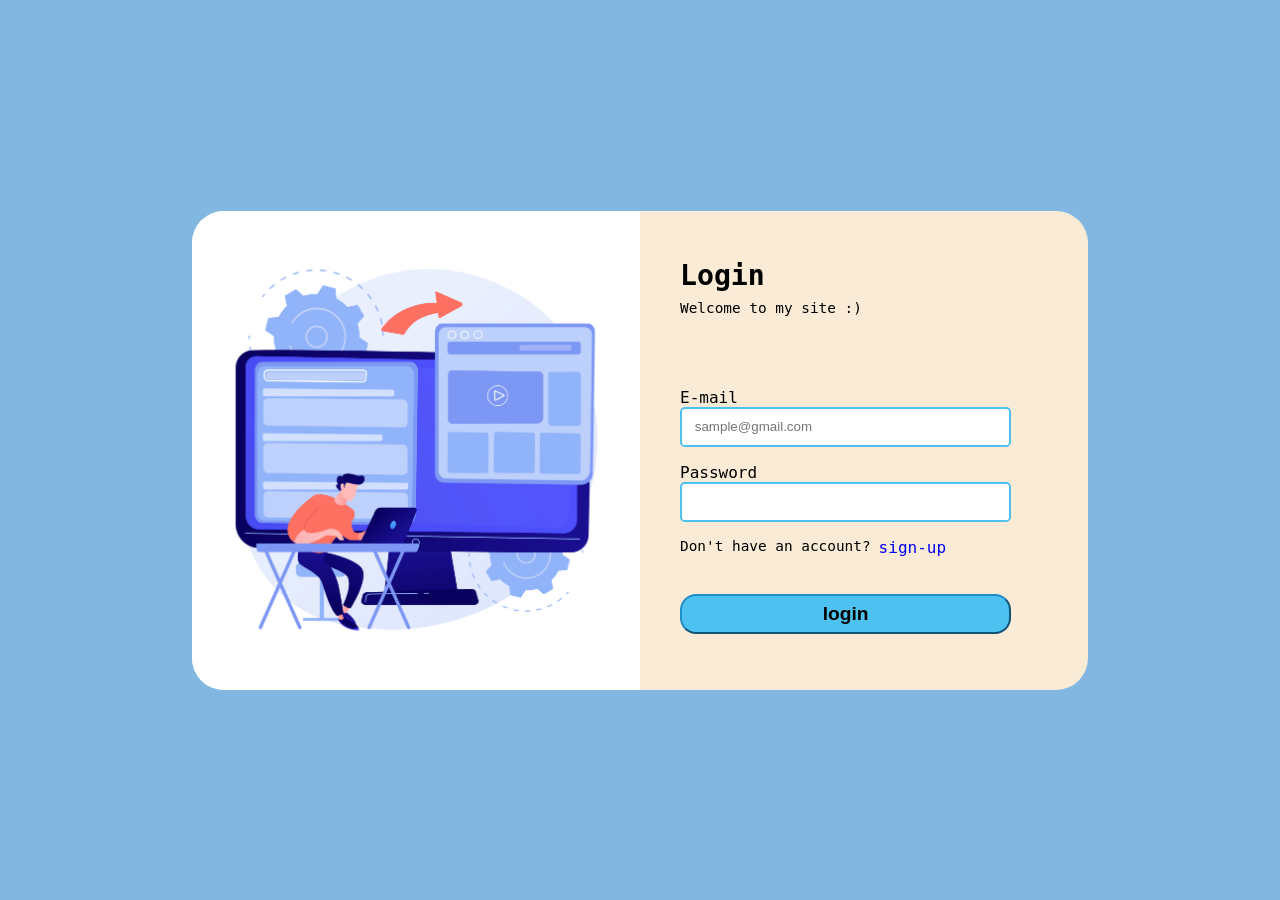
==== webapp/frontend/pages/login.html @ a1eb7313 "Adding session verification and organizing the functions in modules" ====
<!DOCTYPE html>
<html lang="en">
<head>
    <meta charset="UTF-8">
    <meta name="viewport" content="width=device-width, initial-scale=1.0">
    <title>Cadastro</title>
    <link rel="stylesheet" href="../css/style.css">
</head>
    <body >
    <main>
        <div class="cards">
              <div class="container">
                <h2>Login</h2>
                <p>Welcome to my site :)</p>
                <div class="email-div label-div">
                    <p class="errormessage" id="erro-message"></p>
                    <label for="user-email">E-mail</label>
                    <input type="email" name="email" id="user-email" class=" input user-email" placeholder="sample@gmail.com">
                </div>
                <div class="password-div label-div">
                    <label for="user-password">Password</label>
                    <input type="password" name="user-password" id="user-password" class="input user-password">
                </div>
                <div class="login-section">
                    <p>Don't have an account?</p>
                    <a href="./index.html">sign-up</a>
                </div>
                <div class="label-div">
                    <input type="button" value="login" class="btn" id="btn">
                </div>
            </div>
            <div class="site-img">
                <img src="../images/random-img.jpg" alt="">
                
            </div>
        </div>
    </main>
    <script src="../src/login.js"></script>
</body>
</html>
---- webapp/frontend/css/style.css ----
*{
    box-sizing: border-box;
    margin: 0;
    padding: 0;
}

.errormessage{
    color: red;
    visibility: hidden;
}

body{
    background-color: rgb(130, 183, 226);
     /* background-color: rgb(117, 179, 238); */
}

main{
    display: flex;
    width: 100vw;
    height: 100vh;
    font-family: 'JetBrains', monospace;
    justify-content: center;
    align-items: center;
}
.cards{
    display: flex;
    flex-flow: row-reverse;
    width: 70%;
    max-width: 1200px;
    height: auto;

}
.container, .site-img{
    width: 50%;
    height: auto;
    max-width: none;
}


.container{
    display: flex;
    flex-flow: column;
    justify-content:flex-start;
    align-items: flex-start;
    background-color: antiquewhite;
    border-top-right-radius: 2rem;
    border-bottom-right-radius: 2rem;
    
    padding: 3rem 2.5rem;
    gap: 0.5rem;
    
    
}

.container h2{
    font-size: clamp(1.5rem, 2.2vw, 2.5rem );
    
}

.container p{
    font-size: clamp(0.9rem, 1vw, 1.1rem);
    margin-bottom: 2rem;
    
}

.site-img{
    background-color: rgb(185, 229, 236);
    border-top-left-radius: 2rem;
    border-bottom-left-radius: 2rem;
    
    
}

.site-img img {
    width: 100%;
    height: 100%;
    background-color: rgb(185, 229, 236);
    object-fit: cover;
    border-top-left-radius: 2rem;
    border-bottom-left-radius: 2rem;
    
}

.label-div{
    display: flex;
    flex-direction: column;
    padding-bottom: 0.5rem;
    width: 100%;
    
}

.input{
    height: 2.5rem;
    width: 90%;
    border-radius: 0.3rem;
    border: 0.15rem solid rgb(77 194 240);
    padding-left: 0.8rem;
    outline: none;
}

.input:focus{
    border-color: rgb(30 140 200);
    box-shadow: 0 0 5px rgba(77 194 240 0.5);
}

.btn{
    height: 2.5rem;
    width: 90%;
    font-size: clamp(1rem, 2.3vw, 1.2rem);
    font-weight: bold;
    background-color: rgb(77 194 240);
    border-radius: 1rem;
    border-color: rgb(30 140 200);
    cursor: pointer;    
}

.btn:hover{
    transform: scale(1.02);
    transition: 0.1s;
}

.login-section{
    display: flex;
    gap: 0.5rem;
}

a {
    text-decoration: none;
}

@media (max-width: 768px) {
    main {
        flex-flow: column;
        height: auto;
        min-height: 100vh;
        padding: 2rem 0;
    }

    .cards{
        flex-flow: column;
        width:90%;
        align-items: center;
    }

    .container, .site-img{
        width: 90%;
        max-width: 450px;
        height: auto;
    }

    .site-img{
        height: 250px;
        border-radius: 2rem 2rem 0 0 !important;
    }

    .site-img img{
        border-radius: 2rem 2rem 0 0 !important;
    }

    .container{
        border-radius: 0 0 2rem 2rem !important;
    }
}
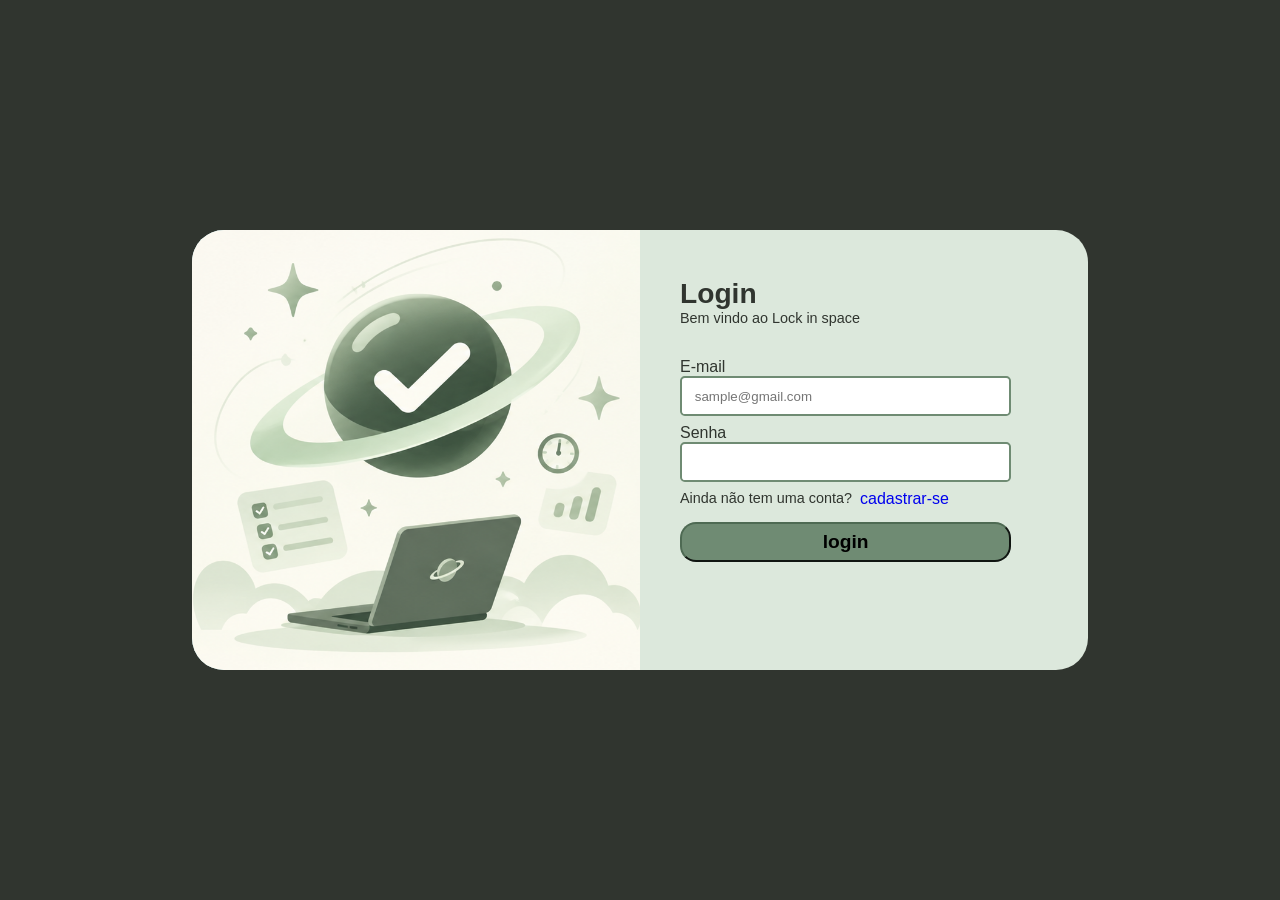
==== commit 58b2996d: "att: readme.md com instruções de instalação e uma preview do projeto." ====
--- a/webapp/frontend/pages/login.html
+++ b/webapp/frontend/pages/login.html
@@ -11,26 +11,26 @@
         <div class="cards">
               <div class="container">
                 <h2>Login</h2>
-                <p>Welcome to my site :)</p>
+                <p>Bem vindo ao Lock in space</p>
                 <div class="email-div label-div">
                     <p class="errormessage" id="erro-message"></p>
                     <label for="user-email">E-mail</label>
                     <input type="email" name="email" id="user-email" class=" input user-email" placeholder="sample@gmail.com">
                 </div>
                 <div class="password-div label-div">
-                    <label for="user-password">Password</label>
+                    <label for="user-password">Senha</label>
                     <input type="password" name="user-password" id="user-password" class="input user-password">
                 </div>
                 <div class="login-section">
-                    <p>Don't have an account?</p>
-                    <a href="./index.html">sign-up</a>
+                    <p>Ainda não tem uma conta?</p>
+                    <a href="./index.html">cadastrar-se</a>
                 </div>
                 <div class="label-div">
                     <input type="button" value="login" class="btn" id="btn">
                 </div>
             </div>
             <div class="site-img">
-                <img src="../images/random-img.jpg" alt="">
+                <img src="../images/lock_in_space_login_illustration.png" alt="">
                 
             </div>
         </div>
--- a/webapp/frontend/css/style.css
+++ b/webapp/frontend/css/style.css
@@ -1,3 +1,21 @@
+@import url('https://fonts.googleapis.com/css2?family=DM+Sans:wght@400;500;600;700&family=Manrope:wght@400;500;600;700;800&display=swap');
+
+:root {
+    --bg: #f5f4ef;
+    --paper: #fffefa;
+    --ink: #30352f;
+    --muted: #8b9087;
+    --line: #e9e8df;
+    --sage: #dce8dc;
+    --sage-dark: #6f8b73;
+    --sage-deep: #4e6a53;
+    --peach: #f4e2d5;
+    --blue: #e1e9f0;
+    --yellow: #f3edcf;
+    --shadow: 0 12px 35px rgba(48, 53, 47, .055);
+    --radius: 18px;
+}
+
 *{
     box-sizing: border-box;
     margin: 0;
@@ -10,15 +28,16 @@
 }
 
 body{
-    background-color: rgb(130, 183, 226);
+    background-color: var(--ink);
      /* background-color: rgb(117, 179, 238); */
+    font-family: 'DM Sans', sans-serif;
+    color: var(--ink);
 }
 
 main{
     display: flex;
     width: 100vw;
     height: 100vh;
-    font-family: 'JetBrains', monospace;
     justify-content: center;
     align-items: center;
 }
@@ -42,12 +61,12 @@
     flex-flow: column;
     justify-content:flex-start;
     align-items: flex-start;
-    background-color: antiquewhite;
+    background-color: var(--sage);
     border-top-right-radius: 2rem;
     border-bottom-right-radius: 2rem;
     
     padding: 3rem 2.5rem;
-    gap: 0.5rem;
+    gap: 0rem;
     
     
 }
@@ -59,7 +78,7 @@
 
 .container p{
     font-size: clamp(0.9rem, 1vw, 1.1rem);
-    margin-bottom: 2rem;
+    margin-bottom: 1rem;
     
 }
 
@@ -93,13 +112,13 @@
     height: 2.5rem;
     width: 90%;
     border-radius: 0.3rem;
-    border: 0.15rem solid rgb(77 194 240);
+    border: 0.15rem solid var(--sage-dark);
     padding-left: 0.8rem;
     outline: none;
 }
 
 .input:focus{
-    border-color: rgb(30 140 200);
+    border-color: var(--sage-dark);
     box-shadow: 0 0 5px rgba(77 194 240 0.5);
 }
 
@@ -108,9 +127,9 @@
     width: 90%;
     font-size: clamp(1rem, 2.3vw, 1.2rem);
     font-weight: bold;
-    background-color: rgb(77 194 240);
+    background-color: var(--sage-dark);
     border-radius: 1rem;
-    border-color: rgb(30 140 200);
+    border-color: var(--sage-deep);
     cursor: pointer;    
 }
 
